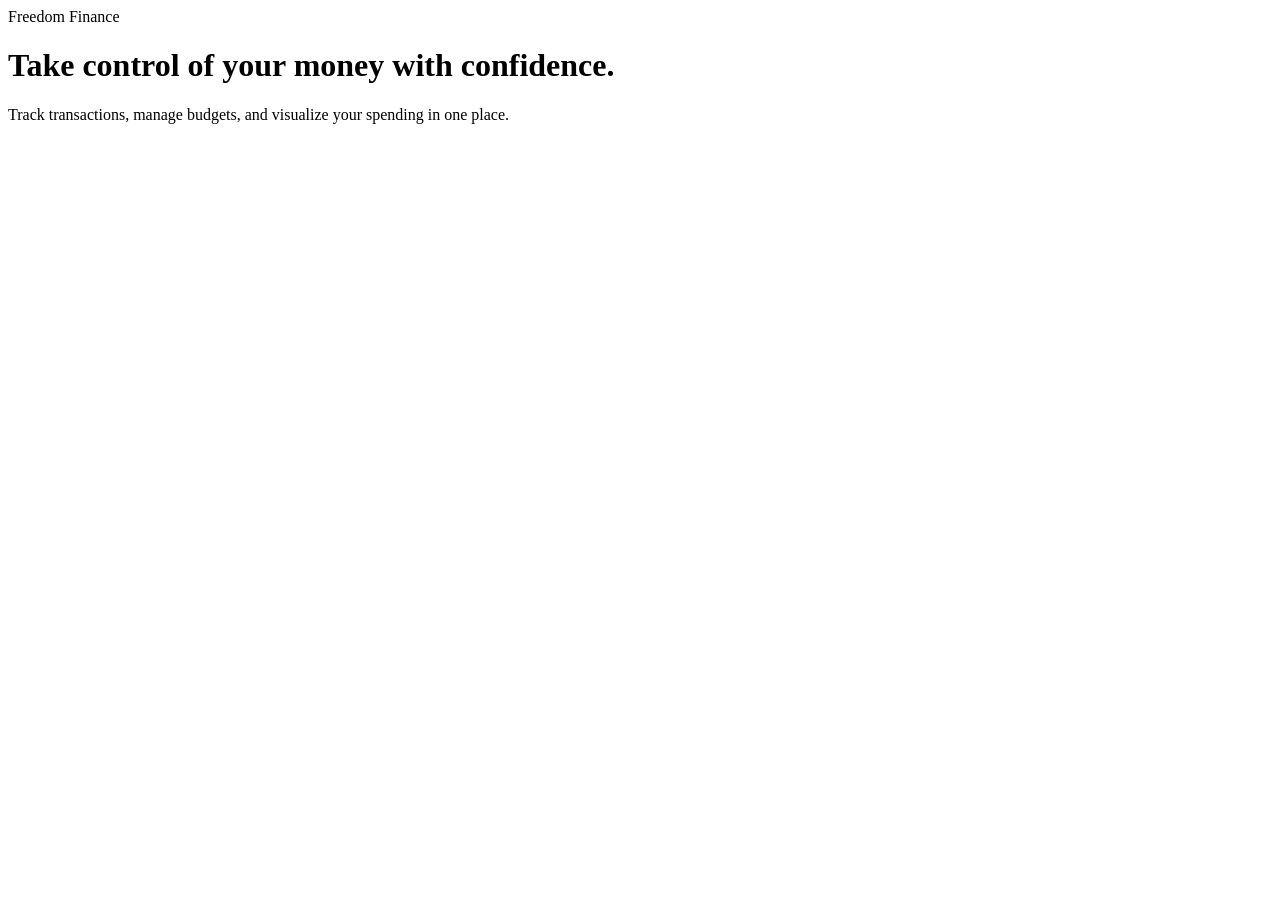
==== index.html @ 84544217 "Created index.html login file." ====
<!DOCTYPE html>
<html lang="en">
<head>
  <meta charset="utf-8" />
  <meta name="viewport" content="width=device-width, initial-scale=1" />
  <title>Freedom Finance</title>
  <link rel="stylesheet" href="style.css" />
  <script src="script.js"></script>
</head>
    <body>
        <div class="auth-preview">
      <div class="auth-preview-inner">
        <div class="auth-brand">Freedom Finance</div>
        <h1 class="auth-heading">Take control of your money with confidence.</h1>
        <p class="auth-subheading">
          Track transactions, manage budgets, and visualize your spending in one place.
        </p>
      </div>
    </div>
    
    </body>
</html>
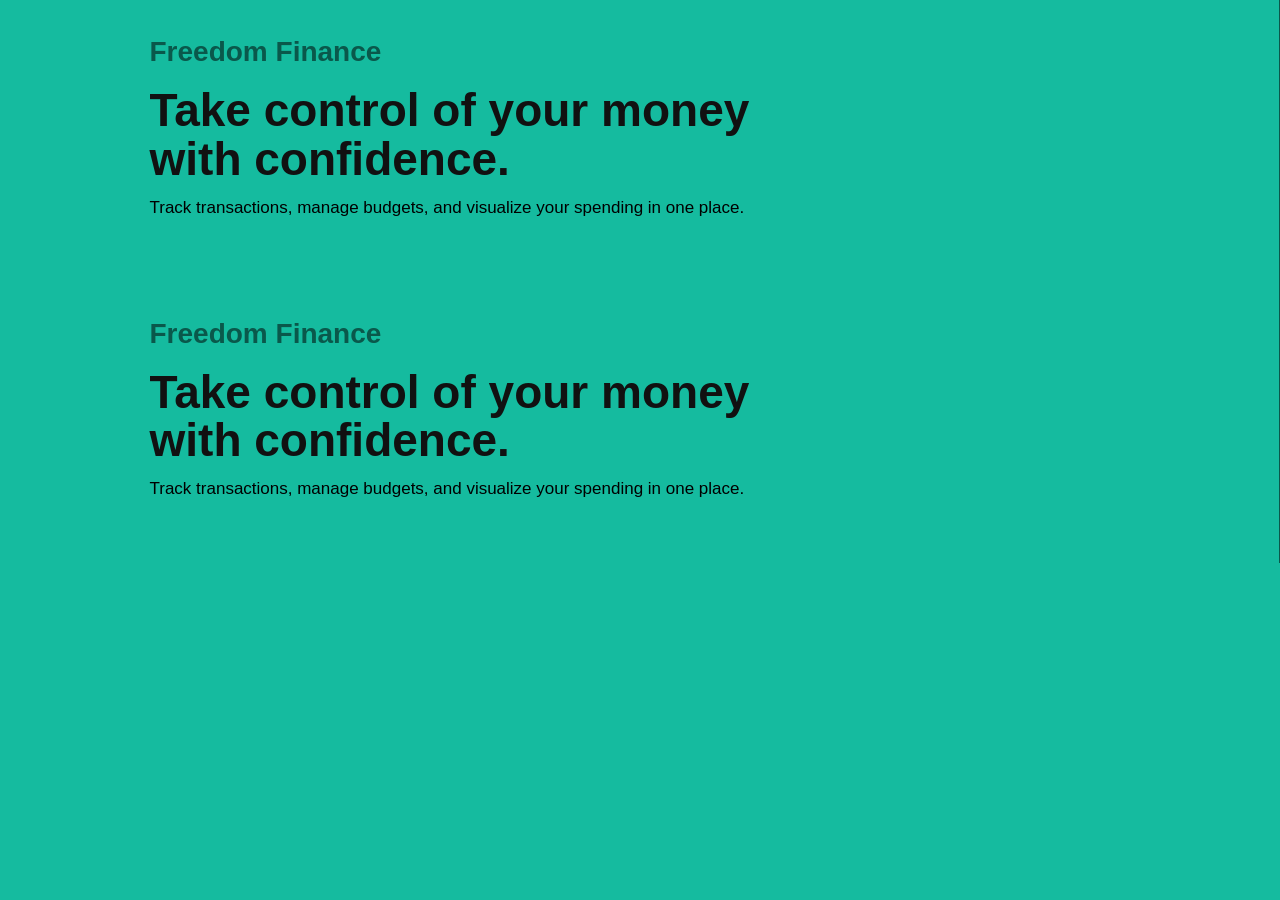
==== commit bf2e72d4: "Resolved merge conflict in index.html" ====
--- a/index.html
+++ b/index.html
@@ -20,3 +20,26 @@
     
     </body>
 </html>
+
+<!DOCTYPE html>
+<html lang="en">
+<head>
+  <meta charset="utf-8" />
+  <meta name="viewport" content="width=device-width, initial-scale=1" />
+  <title>Freedom Finance</title>
+  <link rel="stylesheet" href="style.css" />
+  <script src="script.js"></script>
+</head>
+    <body>
+        <div class="auth-preview">
+      <div class="auth-preview-inner">
+        <div class="auth-brand">Freedom Finance</div>
+        <h1 class="auth-heading">Take control of your money with confidence.</h1>
+        <p class="auth-subheading">
+          Track transactions, manage budgets, and visualize your spending in one place.
+        </p>
+      </div>
+    </div>
+    
+    </body>
+</html>
--- a/style.css
+++ b/style.css
@@ -0,0 +1,96 @@
+/* =========================
+   ROOT VARIABLES
+========================= */
+:root {
+  --bg: #15bb9f;
+  --nav: #3ba08f;
+  --green: #0a584b;
+  --green-dark: #08463b;
+  --green-soft: #9efdc6;
+  --card: #fff;
+  --border: #414347;
+  --muted: #000000;
+  --shadow: 0 10px 24px rgba(0,0,0,.06);
+  --radius: 15px;
+  --ink: #111;
+  --warn: #f59e0b;
+  --bad: #ef4444;
+  --purple: #8b5cf6;
+  --pink: #e58f9d;
+  --good: #10b981;
+}
+
+/* =========================
+   GLOBAL
+========================= */
+* {
+  box-sizing: border-box;
+}
+
+body {
+  margin: 0;
+  font-family: Arial, sans-serif;
+  background: var(--bg);
+  color: var(--ink);
+}
+
+.hidden {
+  display: none !important;
+}
+
+/* =========================
+   AUTH PAGE
+========================= */
+.auth-page {
+  min-height: 100vh;
+  display: grid;
+  grid-template-columns: 1.2fr .8fr;
+  background: linear-gradient(135deg, var(--nav) 0%, var(--green) 100%);
+}
+
+.auth-preview {
+  padding: 36px;
+  background: var(--bg);
+  border-right: 1px solid var(--green);
+}
+
+.auth-preview-inner {
+  max-width: 980px;
+  margin: 0 auto;
+}
+
+.auth-brand {
+  color: var(--green);
+  font-weight: bold;
+  font-size: 28px;
+  margin-bottom: 18px;
+}
+
+.auth-heading {
+  margin: 0;
+  font-size: 46px;
+  line-height: 1.06;
+  max-width: 640px;
+}
+
+.auth-subheading {
+  margin: 14px 0 28px;
+  color: var(--muted);
+  font-size: 17px;
+  max-width: 700px;
+}
+
+.main-brand-logo {
+  height: 90px; 
+  margin-bottom: 20px;
+  mix-blend-mode: multiply; /* removes the white background! */
+  object-fit: contain;
+}
+
+.card-brand-logo {
+  height: 140px; 
+  margin: 0 auto 15px auto; /* Centers the logo */
+  display: block;
+  mix-blend-mode: multiply; 
+  object-fit: contain;
+}
--- a/style.css
+++ b/style.css
@@ -0,0 +1,96 @@
+/* =========================
+   ROOT VARIABLES
+========================= */
+:root {
+  --bg: #15bb9f;
+  --nav: #3ba08f;
+  --green: #0a584b;
+  --green-dark: #08463b;
+  --green-soft: #9efdc6;
+  --card: #fff;
+  --border: #414347;
+  --muted: #000000;
+  --shadow: 0 10px 24px rgba(0,0,0,.06);
+  --radius: 15px;
+  --ink: #111;
+  --warn: #f59e0b;
+  --bad: #ef4444;
+  --purple: #8b5cf6;
+  --pink: #e58f9d;
+  --good: #10b981;
+}
+
+/* =========================
+   GLOBAL
+========================= */
+* {
+  box-sizing: border-box;
+}
+
+body {
+  margin: 0;
+  font-family: Arial, sans-serif;
+  background: var(--bg);
+  color: var(--ink);
+}
+
+.hidden {
+  display: none !important;
+}
+
+/* =========================
+   AUTH PAGE
+========================= */
+.auth-page {
+  min-height: 100vh;
+  display: grid;
+  grid-template-columns: 1.2fr .8fr;
+  background: linear-gradient(135deg, var(--nav) 0%, var(--green) 100%);
+}
+
+.auth-preview {
+  padding: 36px;
+  background: var(--bg);
+  border-right: 1px solid var(--green);
+}
+
+.auth-preview-inner {
+  max-width: 980px;
+  margin: 0 auto;
+}
+
+.auth-brand {
+  color: var(--green);
+  font-weight: bold;
+  font-size: 28px;
+  margin-bottom: 18px;
+}
+
+.auth-heading {
+  margin: 0;
+  font-size: 46px;
+  line-height: 1.06;
+  max-width: 640px;
+}
+
+.auth-subheading {
+  margin: 14px 0 28px;
+  color: var(--muted);
+  font-size: 17px;
+  max-width: 700px;
+}
+
+.main-brand-logo {
+  height: 90px; 
+  margin-bottom: 20px;
+  mix-blend-mode: multiply; /* removes the white background! */
+  object-fit: contain;
+}
+
+.card-brand-logo {
+  height: 140px; 
+  margin: 0 auto 15px auto; /* Centers the logo */
+  display: block;
+  mix-blend-mode: multiply; 
+  object-fit: contain;
+}
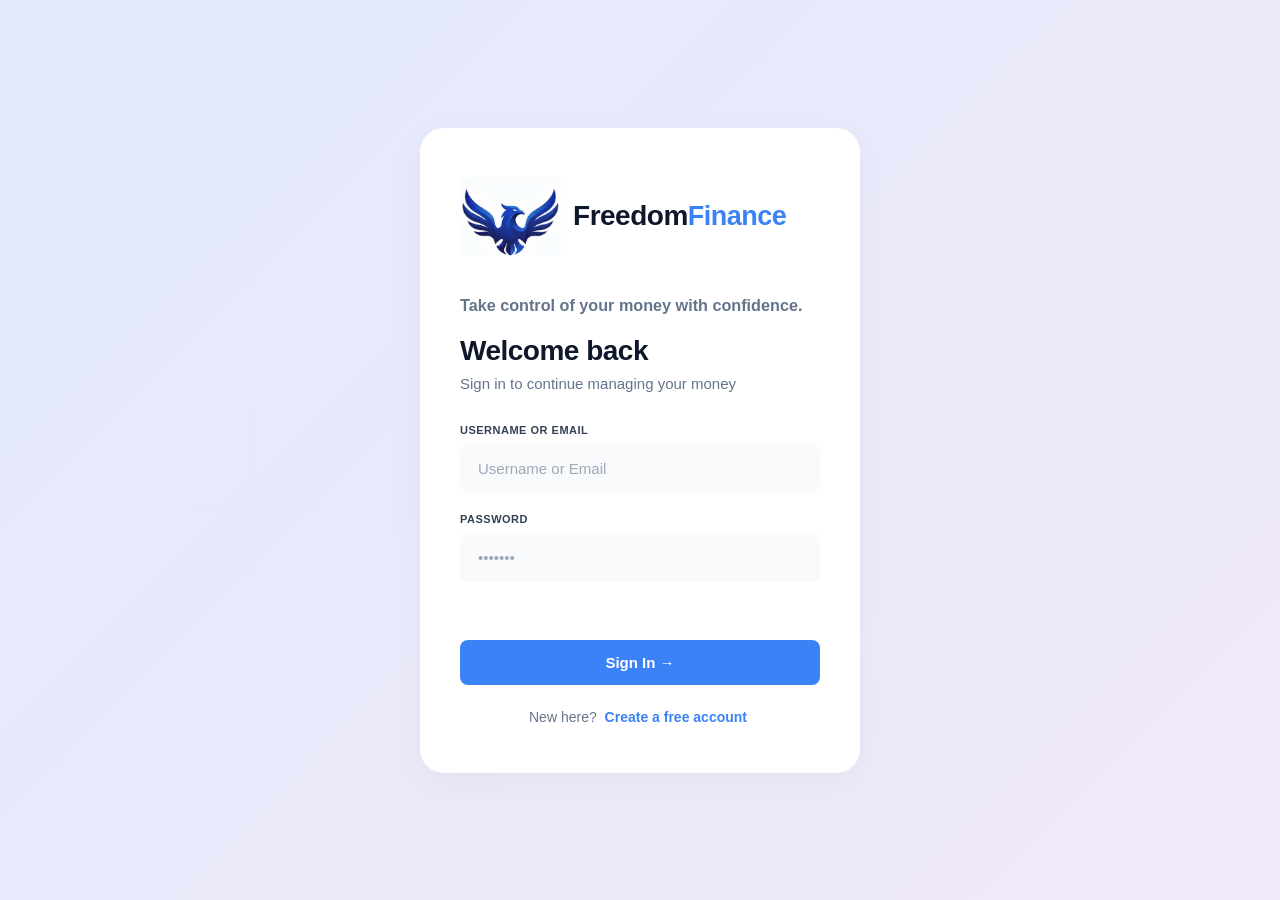
==== commit 9146af12: "implemented login page along with login/create account functionalities." ====
--- a/index.html
+++ b/index.html
@@ -5,41 +5,78 @@
   <meta name="viewport" content="width=device-width, initial-scale=1" />
   <title>Freedom Finance</title>
   <link rel="stylesheet" href="style.css" />
-  <script src="script.js"></script>
+  <script src="script.js" defer></script>
 </head>
-    <body>
-        <div class="auth-preview">
-      <div class="auth-preview-inner">
-        <div class="auth-brand">Freedom Finance</div>
-        <h1 class="auth-heading">Take control of your money with confidence.</h1>
-        <p class="auth-subheading">
-          Track transactions, manage budgets, and visualize your spending in one place.
-        </p>
+<body>
+  <div class="auth-panel">
+    <div class="auth-card">
+      
+      <div class="brand-header">
+        <img src="LogInLogo.png" alt="Logo" class="brand-logo">
+        <div class="brand-text">
+          <span class="text-dark">Freedom</span><span class="text-blue">Finance</span>
+        </div>
       </div>
-    </div>
-    
-    </body>
-</html>
 
-<!DOCTYPE html>
-<html lang="en">
-<head>
-  <meta charset="utf-8" />
-  <meta name="viewport" content="width=device-width, initial-scale=1" />
-  <title>Freedom Finance</title>
-  <link rel="stylesheet" href="style.css" />
-  <script src="script.js"></script>
-</head>
-    <body>
-        <div class="auth-preview">
-      <div class="auth-preview-inner">
-        <div class="auth-brand">Freedom Finance</div>
-        <h1 class="auth-heading">Take control of your money with confidence.</h1>
-        <p class="auth-subheading">
-          Track transactions, manage budgets, and visualize your spending in one place.
-        </p>
+      <div id="view-login" class="auth-view active">
+        <h2 class="auth-heading">Take control of your money with confidence.</h2>
+        <h2 class="auth-card-title">Welcome back</h2>
+        <p class="auth-card-subtitle">Sign in to continue managing your money</p>
+
+        <div class="form-group">
+          <label for="loginIdentifier">Username or Email</label>
+          <input id="loginIdentifier" type="text" placeholder="Username or Email" />
+        </div>
+
+        <div class="form-group">
+          <label for="loginPassword">Password</label>
+          <input id="loginPassword" type="password" placeholder="•••••••" />
+        </div>
+
+        <div class="error" id="loginError"></div>
+
+        <button class="auth-btn" type="button" onclick="handleLogin()">Sign In &rarr;</button>
+
+        <div class="switch-text">
+          New here?
+          <button class="text-link inline" type="button" onclick="showAuthView('signup')">Create a free account</button>
+        </div>
       </div>
-    </div>
-    
-    </body>
-</html>
+
+      <div id="view-signup" class="auth-view">
+        <h2 class="auth-card-title">Create Account</h2>
+        <p class="auth-card-subtitle">Set up your Freedom Finance account</p>
+
+        <div class="form-group">
+          <label for="signupUsername">Username</label>
+          <input id="signupUsername" type="text" placeholder="Choose a username" />
+        </div>
+
+        <div class="form-group">
+          <label for="signupEmail">Email</label>
+          <input id="signupEmail" type="email" placeholder="Enter your email" />
+        </div>
+
+        <div class="form-group">
+          <label for="signupPassword">Password</label>
+          <input id="signupPassword" type="password" placeholder="Create a password" />
+        </div>
+
+        <div class="form-group">
+          <label for="signupConfirmPassword">Confirm Password</label>
+          <input id="signupConfirmPassword" type="password" placeholder="Confirm your password" />
+        </div>
+
+        <div class="error" id="signupError"></div>
+
+        <button class="auth-btn" type="button" onclick="handleSignup()">Create Account</button>
+
+        <div class="switch-text">
+          Already have an account?
+          <button class="text-link inline" type="button" onclick="showAuthView('login')">Sign in</button>
+            </div>
+         </div>
+      </div> 
+    </div> 
+</body>
+</html>
--- a/style.css
+++ b/style.css
@@ -1,96 +1,198 @@
-/* =========================
-   ROOT VARIABLES
-========================= */
 :root {
-  --bg: #15bb9f;
-  --nav: #3ba08f;
-  --green: #0a584b;
-  --green-dark: #08463b;
-  --green-soft: #9efdc6;
-  --card: #fff;
-  --border: #414347;
-  --muted: #000000;
-  --shadow: 0 10px 24px rgba(0,0,0,.06);
-  --radius: 15px;
-  --ink: #111;
-  --warn: #f59e0b;
-  --bad: #ef4444;
-  --purple: #8b5cf6;
-  --pink: #e58f9d;
-  --good: #10b981;
+  /* --- Brand Colors --- */
+  --color-primary: #3b82f6;         
+  --color-primary-hover: #2563eb;   
+  --color-primary-light: #eff6ff;   
+
+  /* --- Backgrounds --- */
+  --color-bg-app: #f8fafc;          
+  --color-bg-surface: #ffffff;      
+
+  /* --- Text --- */
+  --color-text-heading: #0f172a;    
+  --color-text-body: #334155;       
+  --color-text-muted: #64748b;      
+  --color-text-inverse: #ffffff;    
+
+  /* --- Semantic / Status Colors --- */
+  --color-danger: #ef4444;          
 }
 
-/* =========================
-   GLOBAL
-========================= */
+/* --- Base Reset & Typography --- */
 * {
   box-sizing: border-box;
+  font-family: 'Inter', -apple-system, BlinkMacSystemFont, "Segoe UI", Roboto, sans-serif;
 }
 
 body {
   margin: 0;
-  font-family: Arial, sans-serif;
-  background: var(--bg);
-  color: var(--ink);
+  background: linear-gradient(135deg, #e2eafc 0%, #f1e9f9 100%);
+  min-height: 100vh;
 }
 
-.hidden {
-  display: none !important;
+/* --- Layout --- */
+.auth-panel {
+  display: flex;
+  justify-content: center;
+  align-items: center;
+  min-height: 100vh;
+  padding: 20px;
 }
 
-/* =========================
-   AUTH PAGE
-========================= */
-.auth-page {
-  min-height: 100vh;
-  display: grid;
-  grid-template-columns: 1.2fr .8fr;
-  background: linear-gradient(135deg, var(--nav) 0%, var(--green) 100%);
+.auth-card {
+  background-color: var(--color-bg-surface);
+  width: 100%;
+  max-width: 440px;      
+  padding: 48px 40px;    
+  border-radius: 24px;   
+  box-shadow: 0 10px 40px rgba(0, 0, 0, 0.04); 
+  /* Removed display: flex; so elements stack vertically by default */
+}
+.auth-heading {
+  font-size: 16.2px;
+  color: var(--color-text-muted);
+  font-weight: bold;
+  margin-bottom: 20px; /* Adds space below the heading */
+  text-align: left; 
+  align-items: left;/* Centers the heading text */
+}
+/* --- Brand Header (Logo & Two-Tone Text) --- */
+.brand-header {
+  display: flex;
+  align-items: center;
+  gap: 12px;
+  margin-bottom: 40px; /* Pushes the 'Welcome back' down */
 }
 
-.auth-preview {
-  padding: 36px;
-  background: var(--bg);
-  border-right: 1px solid var(--green);
+.brand-logo {
+  height: 80px; /* Adjust this if your logo is too big/small */
+  width: auto;
+  display: block;
+  border-radius: 8px; /* Optional: smooths the edges of square logos */
 }
 
-.auth-preview-inner {
-  max-width: 980px;
-  margin: 0 auto;
+.brand-text {
+  font-size: 22px;
+  font-weight: 800;
+  letter-spacing: -0.5px;
 }
 
-.auth-brand {
-  color: var(--green);
-  font-weight: bold;
-  font-size: 28px;
-  margin-bottom: 18px;
+.text-dark { 
+    color: var(--color-text-heading); 
+    font-size:28px;
+}
+.text-blue { 
+    color: var(--color-primary); 
+    font-size: 27px;
 }
 
-.auth-heading {
-  margin: 0;
-  font-size: 46px;
-  line-height: 1.06;
-  max-width: 640px;
+/* --- Headings --- */
+.auth-card-title {
+  color: var(--color-text-heading);
+  font-size: 28px;
+  font-weight: 800;
+  letter-spacing: -0.5px;
+  margin: 0 0 8px 0;
 }
 
-.auth-subheading {
-  margin: 14px 0 28px;
-  color: var(--muted);
-  font-size: 17px;
-  max-width: 700px;
+.auth-card-subtitle {
+  color: var(--color-text-muted);
+  font-size: 15px;
+  margin: 0 0 32px 0;
 }
 
-.main-brand-logo {
-  height: 90px; 
+/* --- Form Elements --- */
+.form-group {
+  display: flex;
+  flex-direction: column;
   margin-bottom: 20px;
-  mix-blend-mode: multiply; /* removes the white background! */
-  object-fit: contain;
 }
 
-.card-brand-logo {
-  height: 140px; 
-  margin: 0 auto 15px auto; /* Centers the logo */
+.form-group label {
+  font-size: 11px;
+  font-weight: 700;
+  text-transform: uppercase;
+  letter-spacing: 0.5px;
+  color: var(--color-text-body);
+  margin-bottom: 8px;
+}
+
+.form-group input {
+  background-color: var(--color-bg-app); 
+  border: 2px solid transparent;
+  border-radius: 8px;
+  padding: 14px 16px;
+  font-size: 15px;
+  color: var(--color-text-heading);
+  transition: all 0.2s ease;
+  outline: none;
+}
+
+.form-group input::placeholder {
+  color: var(--color-text-muted);
+  opacity: 0.6;
+}
+
+.form-group input:focus {
+  border-color: var(--color-primary);
+  background-color: var(--color-bg-surface);
+  box-shadow: 0 0 0 4px var(--color-primary-light);
+}
+
+/* --- Buttons --- */
+.auth-btn {
+  width: 100%;
+  background-color: var(--color-primary);
+  color: var(--color-text-inverse);
+  border: none;
+  border-radius: 8px;
+  padding: 14px;
+  font-size: 15px;
+  font-weight: 600;
+  cursor: pointer;
+  margin-top: 8px;
+  margin-bottom: 24px;
+  transition: background-color 0.2s ease, transform 0.1s ease;
+}
+
+.auth-btn:hover { background-color: var(--color-primary-hover); }
+.auth-btn:active { transform: scale(0.98); }
+
+/* --- Footer Links --- */
+.switch-text {
+  text-align: center;
+  font-size: 14px;
+  color: var(--color-text-muted);
+}
+
+.text-link {
+  background: none;
+  border: none;
+  color: var(--color-primary);
+  font-weight: 600;
+  font-size: inherit;
+  cursor: pointer;
+  padding: 0 4px;
+  text-decoration: none;
+}
+
+.text-link:hover { text-decoration: underline; }
+
+/* --- Error Messages & View Logic --- */
+.error {
+  color: var(--color-danger);
+  font-size: 13px;
+  min-height: 18px; 
+  margin-bottom: 12px;
+}
+
+.auth-view { display: none; }
+.auth-view.active {
   display: block;
-  mix-blend-mode: multiply; 
-  object-fit: contain;
+  animation: fadeSlideUp 0.3s ease;
+}
+
+@keyframes fadeSlideUp {
+  from { opacity: 0; transform: translateY(10px); }
+  to { opacity: 1; transform: translateY(0); }
 }
